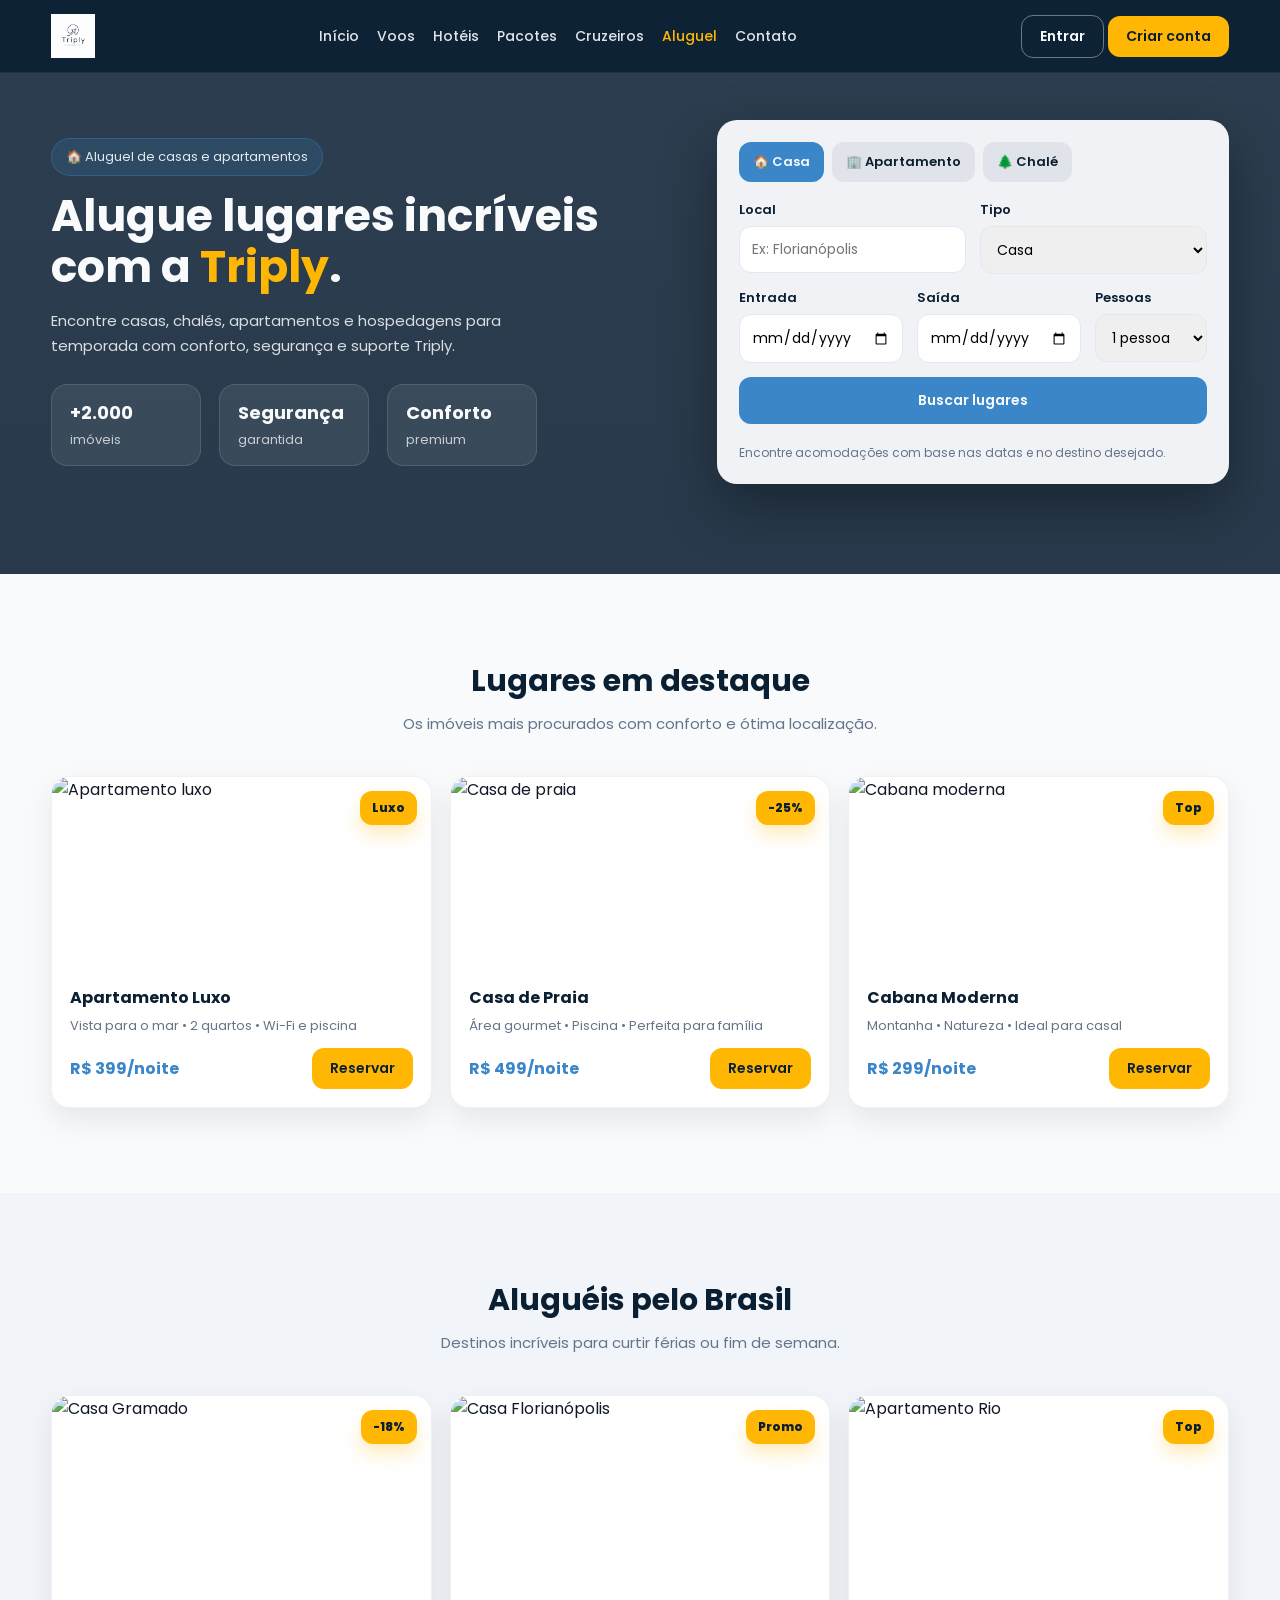
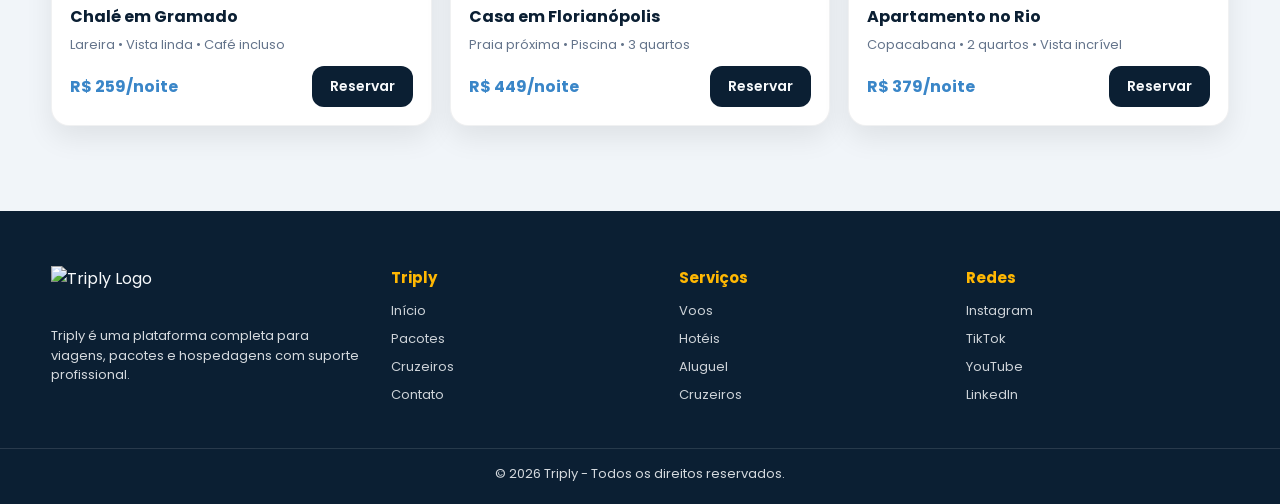
==== assets/aluguel.html @ 70f71e85 "salvo" ====
<!DOCTYPE html>
<html lang="pt-BR">
<head>
  <meta charset="UTF-8" />
  <meta name="viewport" content="width=device-width, initial-scale=1.0" />
  <title>Triply | Aluguel de Lugares</title>

  <link rel="preconnect" href="https://fonts.googleapis.com">
  <link rel="preconnect" href="https://fonts.gstatic.com" crossorigin>

  <link href="https://fonts.googleapis.com/css2?family=Poppins:wght@300;400;500;600;700&display=swap" rel="stylesheet">

  <link rel="stylesheet" href="style.css">
</head>

<body>

  <!-- HEADER -->
  <header class="header">
    <div class="container header-inner">

      <a href="index.html">
        <img src="/assets/logo.png.png" alt="Logo Triply" class="brand-logo">
      </a>

      <nav class="nav">
        <a href="index.html">Início</a>
        <a href="voos.html">Voos</a>
        <a href="hoteis.html">Hotéis</a>
        <a href="pacotes.html">Pacotes</a>
        <a href="cruzeiros.html">Cruzeiros</a>
        <a class="active" href="aluguel.html">Aluguel</a>
        <a href="contato.html">Contato</a>
      </nav>

      <div class="header-actions">
        <a class="btn btn-outline" href="#">Entrar</a>
        <a class="btn btn-primary" href="#">Criar conta</a>
      </div>

    </div>
  </header>

  <!-- HERO -->
  <section class="hero" style="background-image:url('https://images.unsplash.com/photo-1505691938895-1758d7feb511?auto=format&fit=crop&w=1600&q=80');">
    <div class="container">

      <div class="hero-inner">

        <div class="hero-text">
          <p class="hero-badge">🏠 Aluguel de casas e apartamentos</p>

          <h1>Alugue lugares incríveis com a <span>Triply</span>.</h1>

          <p class="hero-subtitle">
            Encontre casas, chalés, apartamentos e hospedagens para temporada com conforto,
            segurança e suporte Triply.
          </p>

          <div class="hero-stats">
            <div class="stat">
              <strong>+2.000</strong>
              <span>imóveis</span>
            </div>

            <div class="stat">
              <strong>Segurança</strong>
              <span>garantida</span>
            </div>

            <div class="stat">
              <strong>Conforto</strong>
              <span>premium</span>
            </div>
          </div>
        </div>

        <!-- SEARCH BOX -->
        <div class="search-box">
          <div class="search-tabs">
            <button class="tab active" type="button">🏠 Casa</button>
            <button class="tab" type="button">🏢 Apartamento</button>
            <button class="tab" type="button">🌲 Chalé</button>
          </div>

          <form class="search-form">

            <div class="form-row">
              <div class="form-group">
                <label for="local">Local</label>
                <input id="local" type="text" placeholder="Ex: Florianópolis" required>
              </div>

              <div class="form-group">
                <label for="tipo">Tipo</label>
                <select id="tipo">
                  <option>Casa</option>
                  <option>Apartamento</option>
                  <option>Chalé</option>
                  <option>Cabana</option>
                  <option>Luxo</option>
                </select>
              </div>
            </div>

            <div class="form-row three">
              <div class="form-group">
                <label for="entrada">Entrada</label>
                <input id="entrada" type="date" required>
              </div>

              <div class="form-group">
                <label for="saida">Saída</label>
                <input id="saida" type="date" required>
              </div>

              <div class="form-group">
                <label for="pessoas">Pessoas</label>
                <select id="pessoas">
                  <option>1 pessoa</option>
                  <option>2 pessoas</option>
                  <option>3 pessoas</option>
                  <option>4 pessoas</option>
                  <option>5+ pessoas</option>
                </select>
              </div>
            </div>

            <button class="btn btn-search" type="submit">Buscar lugares</button>

            <p class="search-note">
              Encontre acomodações com base nas datas e no destino desejado.
            </p>

          </form>
        </div>

      </div>
    </div>
  </section>

  <!-- DESTAQUES -->
  <section class="section">
    <div class="container">

      <div class="section-header">
        <h2>Lugares em destaque</h2>
        <p>Os imóveis mais procurados com conforto e ótima localização.</p>
      </div>

      <div class="cards-grid">

        <article class="card">
          <div class="card-img-wrap">
            <span class="tag">Luxo</span>
            <img src="https://images.unsplash.com/photo-1560448204-e02f11c3d0e2?auto=format&fit=crop&w=1400&q=80" alt="Apartamento luxo">
          </div>

          <div class="card-body">
            <h3>Apartamento Luxo</h3>
            <p>Vista para o mar • 2 quartos • Wi-Fi e piscina</p>

            <div class="card-footer">
              <strong>R$ 399/noite</strong>
              <a href="contato.html" class="btn btn-primary">Reservar</a>
            </div>
          </div>
        </article>

        <article class="card">
          <div class="card-img-wrap">
            <span class="tag">-25%</span>
            <img src="https://images.unsplash.com/photo-1505691938895-1758d7feb511?auto=format&fit=crop&w=1400&q=80" alt="Casa de praia">
          </div>

          <div class="card-body">
            <h3>Casa de Praia</h3>
            <p>Área gourmet • Piscina • Perfeita para família</p>

            <div class="card-footer">
              <strong>R$ 499/noite</strong>
              <a href="contato.html" class="btn btn-primary">Reservar</a>
            </div>
          </div>
        </article>

        <article class="card">
          <div class="card-img-wrap">
            <span class="tag">Top</span>
            <img src="https://images.unsplash.com/photo-1522708323590-d24dbb6b0267?auto=format&fit=crop&w=1400&q=80" alt="Cabana moderna">
          </div>

          <div class="card-body">
            <h3>Cabana Moderna</h3>
            <p>Montanha • Natureza • Ideal para casal</p>

            <div class="card-footer">
              <strong>R$ 299/noite</strong>
              <a href="contato.html" class="btn btn-primary">Reservar</a>
            </div>
          </div>
        </article>

      </div>
    </div>
  </section>

  <!-- ALUGUÉIS BRASIL -->
  <section class="section section-muted">
    <div class="container">

      <div class="section-header">
        <h2>Aluguéis pelo Brasil</h2>
        <p>Destinos incríveis para curtir férias ou fim de semana.</p>
      </div>

      <div class="cards-grid">

        <article class="card">
          <div class="card-img-wrap">
            <span class="tag">-18%</span>
            <img src="https://images.unsplash.com/photo-1568605114967-8130f3a36994?auto=format&fit=crop&w=1400&q=80" alt="Casa Gramado">
          </div>

          <div class="card-body">
            <h3>Chalé em Gramado</h3>
            <p>Lareira • Vista linda • Café incluso</p>

            <div class="card-footer">
              <strong>R$ 259/noite</strong>
              <a href="contato.html" class="btn btn-dark">Reservar</a>
            </div>
          </div>
        </article>

        <article class="card">
          <div class="card-img-wrap">
            <span class="tag">Promo</span>
            <img src="https://images.unsplash.com/photo-1572120360610-d971b9b78825?auto=format&fit=crop&w=1400&q=80" alt="Casa Florianópolis">
          </div>

          <div class="card-body">
            <h3>Casa em Florianópolis</h3>
            <p>Praia próxima • Piscina • 3 quartos</p>

            <div class="card-footer">
              <strong>R$ 449/noite</strong>
              <a href="contato.html" class="btn btn-dark">Reservar</a>
            </div>
          </div>
        </article>

        <article class="card">
          <div class="card-img-wrap">
            <span class="tag">Top</span>
            <img src="https://images.unsplash.com/photo-1598928506311-c55ded91a20c?auto=format&fit=crop&w=1400&q=80" alt="Apartamento Rio">
          </div>

          <div class="card-body">
            <h3>Apartamento no Rio</h3>
            <p>Copacabana • 2 quartos • Vista incrível</p>

            <div class="card-footer">
              <strong>R$ 379/noite</strong>
              <a href="contato.html" class="btn btn-dark">Reservar</a>
            </div>
          </div>
        </article>

      </div>
    </div>
  </section>

  <!-- FOOTER -->
  <footer class="footer">
    <div class="container footer-inner">

      <div class="footer-brand">
        <img src="assets/logo.png" alt="Triply Logo" class="footer-logo">
        <p>Triply é uma plataforma completa para viagens, pacotes e hospedagens com suporte profissional.</p>
      </div>

      <div class="footer-col">
        <h4>Triply</h4>
        <a href="index.html">Início</a>
        <a href="pacotes.html">Pacotes</a>
        <a href="cruzeiros.html">Cruzeiros</a>
        <a href="contato.html">Contato</a>
      </div>

      <div class="footer-col">
        <h4>Serviços</h4>
        <a href="voos.html">Voos</a>
        <a href="hoteis.html">Hotéis</a>
        <a href="aluguel.html">Aluguel</a>
        <a href="cruzeiros.html">Cruzeiros</a>
      </div>

      <div class="footer-col">
        <h4>Redes</h4>
        <a href="#">Instagram</a>
        <a href="#">TikTok</a>
        <a href="#">YouTube</a>
        <a href="#">LinkedIn</a>
      </div>

    </div>

    <div class="footer-bottom">
      <p>© 2026 Triply - Todos os direitos reservados.</p>
    </div>
  </footer>

</body>
</html>
---- assets/style.css ----
:root {
  --dark-blue: #0B1F33;
  --blue: #3A86C8;
  --yellow: #FFB703;
  --white: #F8FAFC;
  --black: #111827;
  --muted: #f1f5f9;
  --gray: #64748b;
}

* {
  margin: 0;
  padding: 0;
  box-sizing: border-box;
  font-family: "Poppins", sans-serif;
}

html {
  scroll-behavior: smooth;
}

body {
  background: var(--white);
  color: var(--black);
  overflow-x: hidden;
}

img {
  max-width: 100%;
  display: block;
}

.container {
  width: 92%;
  max-width: 1200px;
  margin: auto;
}

/* BUTTONS */
.btn {
  display: inline-flex;
  align-items: center;
  justify-content: center;
  text-decoration: none;
  border: none;
  cursor: pointer;
  font-weight: 600;
  border-radius: 12px;
  padding: 10px 18px;
  transition: 0.25s;
  font-size: 14px;
}

.btn-primary {
  background: var(--yellow);
  color: var(--dark-blue);
}

.btn-primary:hover {
  transform: translateY(-2px);
  box-shadow: 0 12px 25px rgba(255, 183, 3, 0.35);
}

.btn-outline {
  background: transparent;
  color: var(--white);
  border: 1px solid rgba(248, 250, 252, 0.4);
}

.btn-outline:hover {
  border-color: var(--yellow);
  color: var(--yellow);
}

.btn-dark {
  background: var(--dark-blue);
  color: var(--white);
}

.btn-dark:hover {
  background: var(--blue);
}

/* HEADER */
.header {
  position: fixed;
  top: 0;
  width: 100%;
  z-index: 999;
  padding: 14px 0;
  background: rgba(11, 31, 51, 0.88);
  backdrop-filter: blur(14px);
  border-bottom: 1px solid rgba(248, 250, 252, 0.08);
}

.header-inner {
  display: flex;
  align-items: center;
  justify-content: space-between;
  gap: 18px;
}

.brand-logo {
  height: 44px;
}

.nav {
  display: flex;
  gap: 18px;
}

.nav a {
  color: rgba(248, 250, 252, 0.9);
  text-decoration: none;
  font-size: 14px;
  font-weight: 500;
  transition: 0.25s;
}

.nav a:hover,
.nav a.active {
  color: var(--yellow);
}

/* HERO */
.hero {
  padding-top: 120px;
  padding-bottom: 90px;
  background-size: cover;
  background-position: center;
  position: relative;
}

.hero::before {
  content: "";
  position: absolute;
  inset: 0;
  background: linear-gradient(rgba(11, 31, 51, 0.86), rgba(11, 31, 51, 0.88));
}

.hero .container {
  position: relative;
  z-index: 2;
}

.hero-inner {
  display: grid;
  grid-template-columns: 1.1fr 0.9fr;
  gap: 40px;
  align-items: center;
}

.hero-badge {
  display: inline-block;
  background: rgba(58, 134, 200, 0.18);
  color: rgba(248, 250, 252, 0.9);
  border: 1px solid rgba(58, 134, 200, 0.35);
  padding: 8px 14px;
  border-radius: 999px;
  font-size: 13px;
  margin-bottom: 15px;
}

.hero-text h1 {
  color: var(--white);
  font-size: 44px;
  line-height: 1.15;
  margin-bottom: 15px;
}

.hero-text h1 span {
  color: var(--yellow);
}

.hero-subtitle {
  color: rgba(248, 250, 252, 0.85);
  font-size: 15px;
  line-height: 1.7;
  max-width: 520px;
}

.hero-stats {
  margin-top: 25px;
  display: flex;
  gap: 18px;
  flex-wrap: wrap;
}

.stat {
  background: rgba(248, 250, 252, 0.08);
  border: 1px solid rgba(248, 250, 252, 0.12);
  border-radius: 16px;
  padding: 14px 18px;
  min-width: 150px;
}

.stat strong {
  color: var(--white);
  font-size: 18px;
  display: block;
}

.stat span {
  color: rgba(248, 250, 252, 0.75);
  font-size: 13px;
}

/* SEARCH BOX */
.search-box {
  background: rgba(248, 250, 252, 0.96);
  border-radius: 20px;
  padding: 22px;
  box-shadow: 0 22px 55px rgba(0, 0, 0, 0.35);
}

.search-tabs {
  display: flex;
  gap: 8px;
  flex-wrap: wrap;
  margin-bottom: 18px;
}

.tab {
  border: none;
  background: rgba(148, 163, 184, 0.18);
  padding: 10px 14px;
  border-radius: 12px;
  font-weight: 600;
  font-size: 13px;
  cursor: pointer;
  transition: 0.25s;
  color: var(--dark-blue);
}

.tab.active {
  background: var(--blue);
  color: var(--white);
}

.search-form {
  display: flex;
  flex-direction: column;
  gap: 14px;
}

.form-row {
  display: grid;
  grid-template-columns: repeat(2, 1fr);
  gap: 14px;
}

.form-row.three {
  grid-template-columns: repeat(3, 1fr);
}

.form-group label {
  display: block;
  font-size: 13px;
  font-weight: 600;
  color: var(--dark-blue);
  margin-bottom: 6px;
}

.form-group input,
.form-group select {
  width: 100%;
  padding: 12px;
  border-radius: 12px;
  border: 1px solid #e2e8f0;
  outline: none;
  font-size: 14px;
}

.form-group input:focus,
.form-group select:focus {
  border: 1px solid var(--blue);
}

.btn-search {
  width: 100%;
  padding: 13px;
  background: var(--blue);
  color: var(--white);
}

.btn-search:hover {
  transform: translateY(-2px);
  box-shadow: 0 15px 35px rgba(58, 134, 200, 0.35);
}

.search-note {
  font-size: 12px;
  color: var(--gray);
  margin-top: 6px;
  line-height: 1.5;
}

/* SECTIONS */
.section {
  padding: 85px 0;
}

.section-muted {
  background: var(--muted);
}

.section-header {
  text-align: center;
  margin-bottom: 40px;
}

.section-header h2 {
  font-size: 30px;
  color: var(--dark-blue);
  margin-bottom: 8px;
}

.section-header p {
  color: var(--gray);
  font-size: 15px;
  max-width: 650px;
  margin: auto;
  line-height: 1.6;
}

/* SERVICES */
.service-grid {
  display: grid;
  grid-template-columns: repeat(3, 1fr);
  gap: 18px;
}

.service-card {
  background: white;
  border-radius: 18px;
  padding: 24px;
  box-shadow: 0 10px 25px rgba(0, 0, 0, 0.07);
  transition: 0.25s;
  border: 1px solid rgba(15, 23, 42, 0.06);
}

.service-card:hover {
  transform: translateY(-6px);
  border-left: 5px solid var(--yellow);
}

.service-icon {
  font-size: 28px;
  margin-bottom: 12px;
}

.service-card h3 {
  font-size: 16px;
  color: var(--dark-blue);
  margin-bottom: 8px;
}

.service-card p {
  font-size: 14px;
  color: var(--gray);
  line-height: 1.6;
}

/* GRID CARDS */
.cards-grid {
  display: grid;
  grid-template-columns: repeat(3, 1fr);
  gap: 18px;
}

/* CARD BASE */
.card {
  background: white;
  border-radius: 18px;
  overflow: hidden;
  box-shadow: 0 12px 28px rgba(0, 0, 0, 0.08);
  border: 1px solid rgba(15, 23, 42, 0.06);
  transition: 0.25s;
}

.card:hover {
  transform: translateY(-6px);
}

.card img {
  width: 100%;
  height: 190px;
  object-fit: cover;
}

.card-body {
  padding: 18px;
}

.card-body h3 {
  font-size: 16px;
  color: var(--dark-blue);
  margin-bottom: 6px;
}

.card-body p {
  font-size: 13px;
  color: var(--gray);
  margin-bottom: 12px;
  line-height: 1.5;
}

.card-footer {
  display: flex;
  justify-content: space-between;
  align-items: center;
  gap: 12px;
}

.card-footer strong {
  font-size: 16px;
  color: var(--blue);
}

/* TAG DISCOUNT */
.tag {
  position: absolute;
  top: 14px;
  right: 14px;
  background: var(--yellow);
  color: var(--dark-blue);
  padding: 8px 12px;
  border-radius: 12px;
  font-weight: 800;
  font-size: 12px;
  box-shadow: 0 10px 18px rgba(255, 183, 3, 0.25);
}

.card-img-wrap {
  position: relative;
}

/* CONTACT */
.contact-grid {
  display: grid;
  grid-template-columns: 1.2fr 0.8fr;
  gap: 20px;
  align-items: start;
}

.contact-form {
  background: white;
  border-radius: 18px;
  padding: 22px;
  box-shadow: 0 12px 28px rgba(0, 0, 0, 0.07);
  border: 1px solid rgba(15, 23, 42, 0.06);
  display: flex;
  flex-direction: column;
  gap: 14px;
}

.input-row {
  display: grid;
  grid-template-columns: repeat(2, 1fr);
  gap: 14px;
}

.input-group label {
  display: block;
  margin-bottom: 6px;
  font-weight: 600;
  font-size: 13px;
  color: var(--dark-blue);
}

.input-group input,
.input-group textarea {
  width: 100%;
  padding: 12px;
  border-radius: 12px;
  border: 1px solid #e2e8f0;
  outline: none;
  font-size: 14px;
}

.input-group textarea {
  height: 120px;
  resize: none;
}

.input-group input:focus,
.input-group textarea:focus {
  border: 1px solid var(--blue);
}

.contact-info {
  display: flex;
  flex-direction: column;
  gap: 14px;
}

.info-box {
  background: white;
  border-radius: 18px;
  padding: 18px;
  box-shadow: 0 12px 28px rgba(0, 0, 0, 0.06);
  border: 1px solid rgba(15, 23, 42, 0.06);
}

.info-box h3 {
  color: var(--dark-blue);
  font-size: 15px;
  margin-bottom: 8px;
}

.info-box p {
  color: var(--gray);
  font-size: 13px;
  line-height: 1.6;
}

.info-box.highlight {
  background: linear-gradient(135deg, rgba(58, 134, 200, 0.18), rgba(255, 183, 3, 0.16));
  border: 1px solid rgba(58, 134, 200, 0.25);
}

/* FOOTER */
.footer {
  background: var(--dark-blue);
  padding: 55px 0 20px;
  color: var(--white);
}

.footer-inner {
  display: grid;
  grid-template-columns: 1.2fr repeat(3, 1fr);
  gap: 25px;
}

.footer-logo {
  height: 50px;
  margin-bottom: 10px;
}

.footer-brand p {
  opacity: 0.85;
  font-size: 13px;
  line-height: 1.5;
}

.footer-col h4 {
  margin-bottom: 12px;
  color: var(--yellow);
  font-size: 15px;
}

.footer-col a {
  display: block;
  text-decoration: none;
  color: rgba(248, 250, 252, 0.82);
  margin-bottom: 8px;
  font-size: 13px;
  transition: 0.25s;
}

.footer-col a:hover {
  color: var(--yellow);
}

.footer-bottom {
  border-top: 1px solid rgba(248, 250, 252, 0.14);
  margin-top: 35px;
  padding-top: 15px;
  text-align: center;
  opacity: 0.85;
  font-size: 13px;
}

/* RESPONSIVE */
@media (max-width: 1100px) {
  .hero-inner {
    grid-template-columns: 1fr;
  }

  .cards-grid {
    grid-template-columns: repeat(2, 1fr);
  }

  .service-grid {
    grid-template-columns: repeat(2, 1fr);
  }

  .contact-grid {
    grid-template-columns: 1fr;
  }

  .footer-inner {
    grid-template-columns: repeat(2, 1fr);
  }
}

@media (max-width: 720px) {
  .nav {
    display: none;
  }

  .hero-text h1 {
    font-size: 34px;
  }

  .form-row,
  .form-row.three {
    grid-template-columns: 1fr;
  }

  .service-grid {
    grid-template-columns: 1fr;
  }

  .cards-grid {
    grid-template-columns: 1fr;
  }

  .input-row {
    grid-template-columns: 1fr;
  }

  .footer-inner {
    grid-template-columns: 1fr;
  }
}

@media (max-width: 420px) {
  .hero-text h1 {
    font-size: 28px;
  }

  .hero-stats {
    flex-direction: column;
  }

  .stat {
    width: 100%;
  }
}
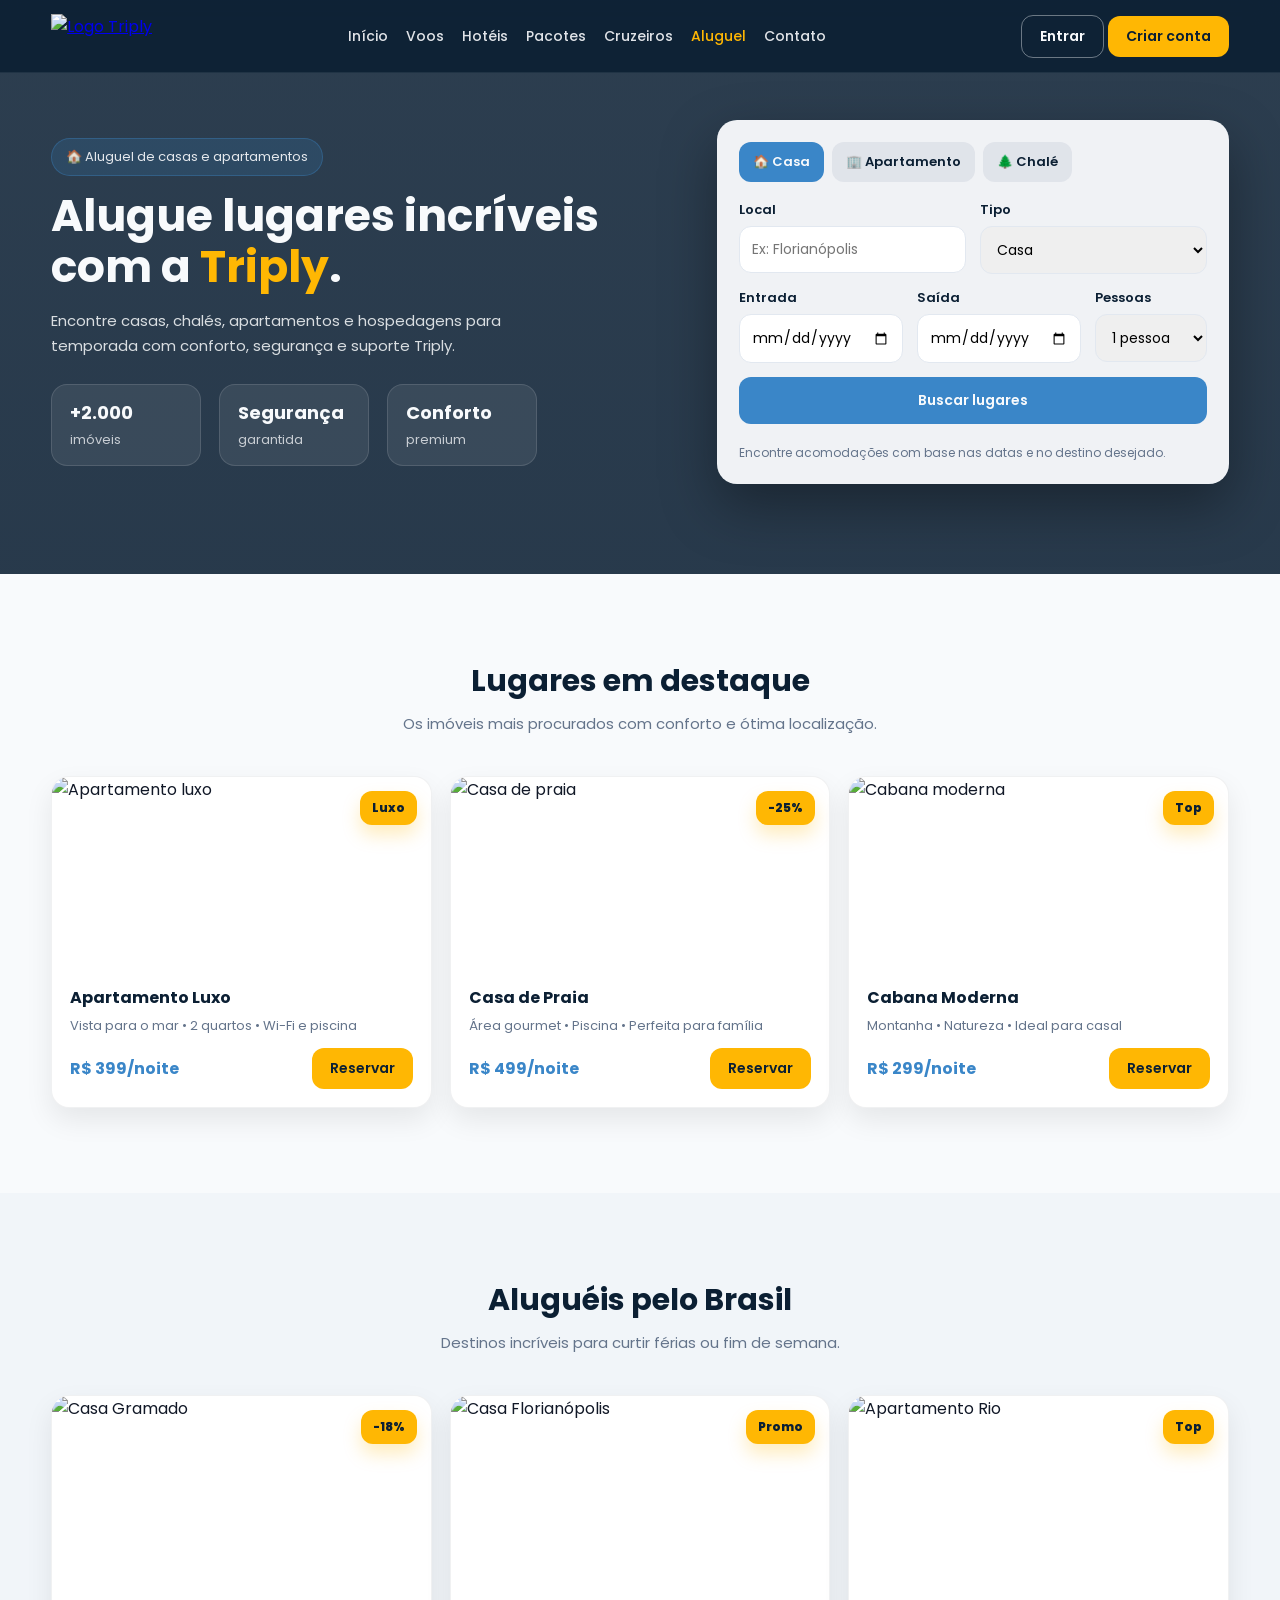
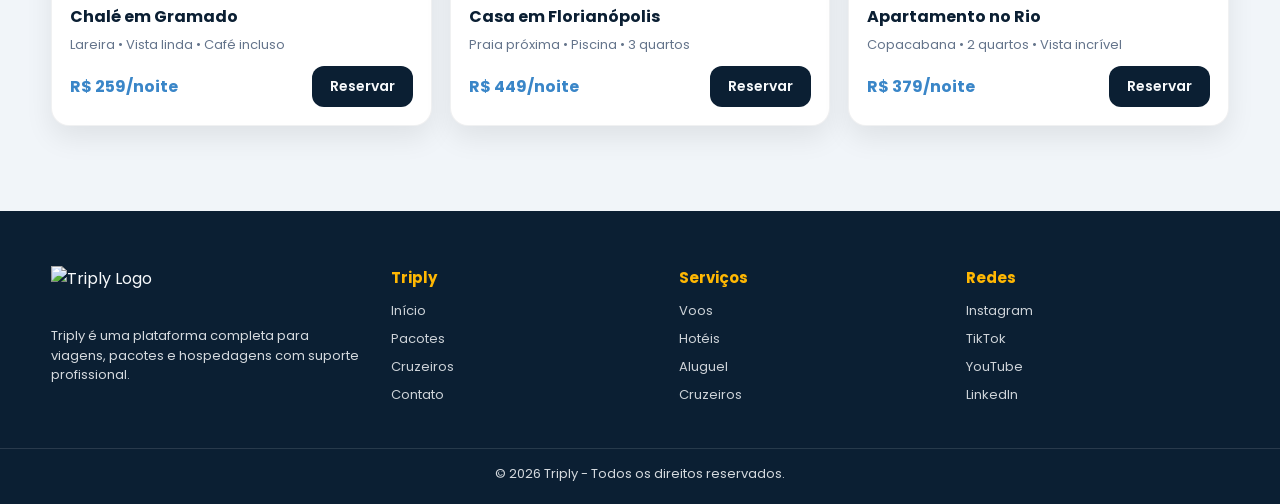
==== commit 5b721051: ".." ====
--- a/assets/aluguel.html
+++ b/assets/aluguel.html
@@ -19,8 +19,8 @@
   <header class="header">
     <div class="container header-inner">
 
-      <a href="index.html">
-        <img src="/assets/logo.png.png" alt="Logo Triply" class="brand-logo">
+       <a href="index.html">
+        <img src="assets/logo.png" alt="Logo Triply" class="brand-logo">
       </a>
 
       <nav class="nav">
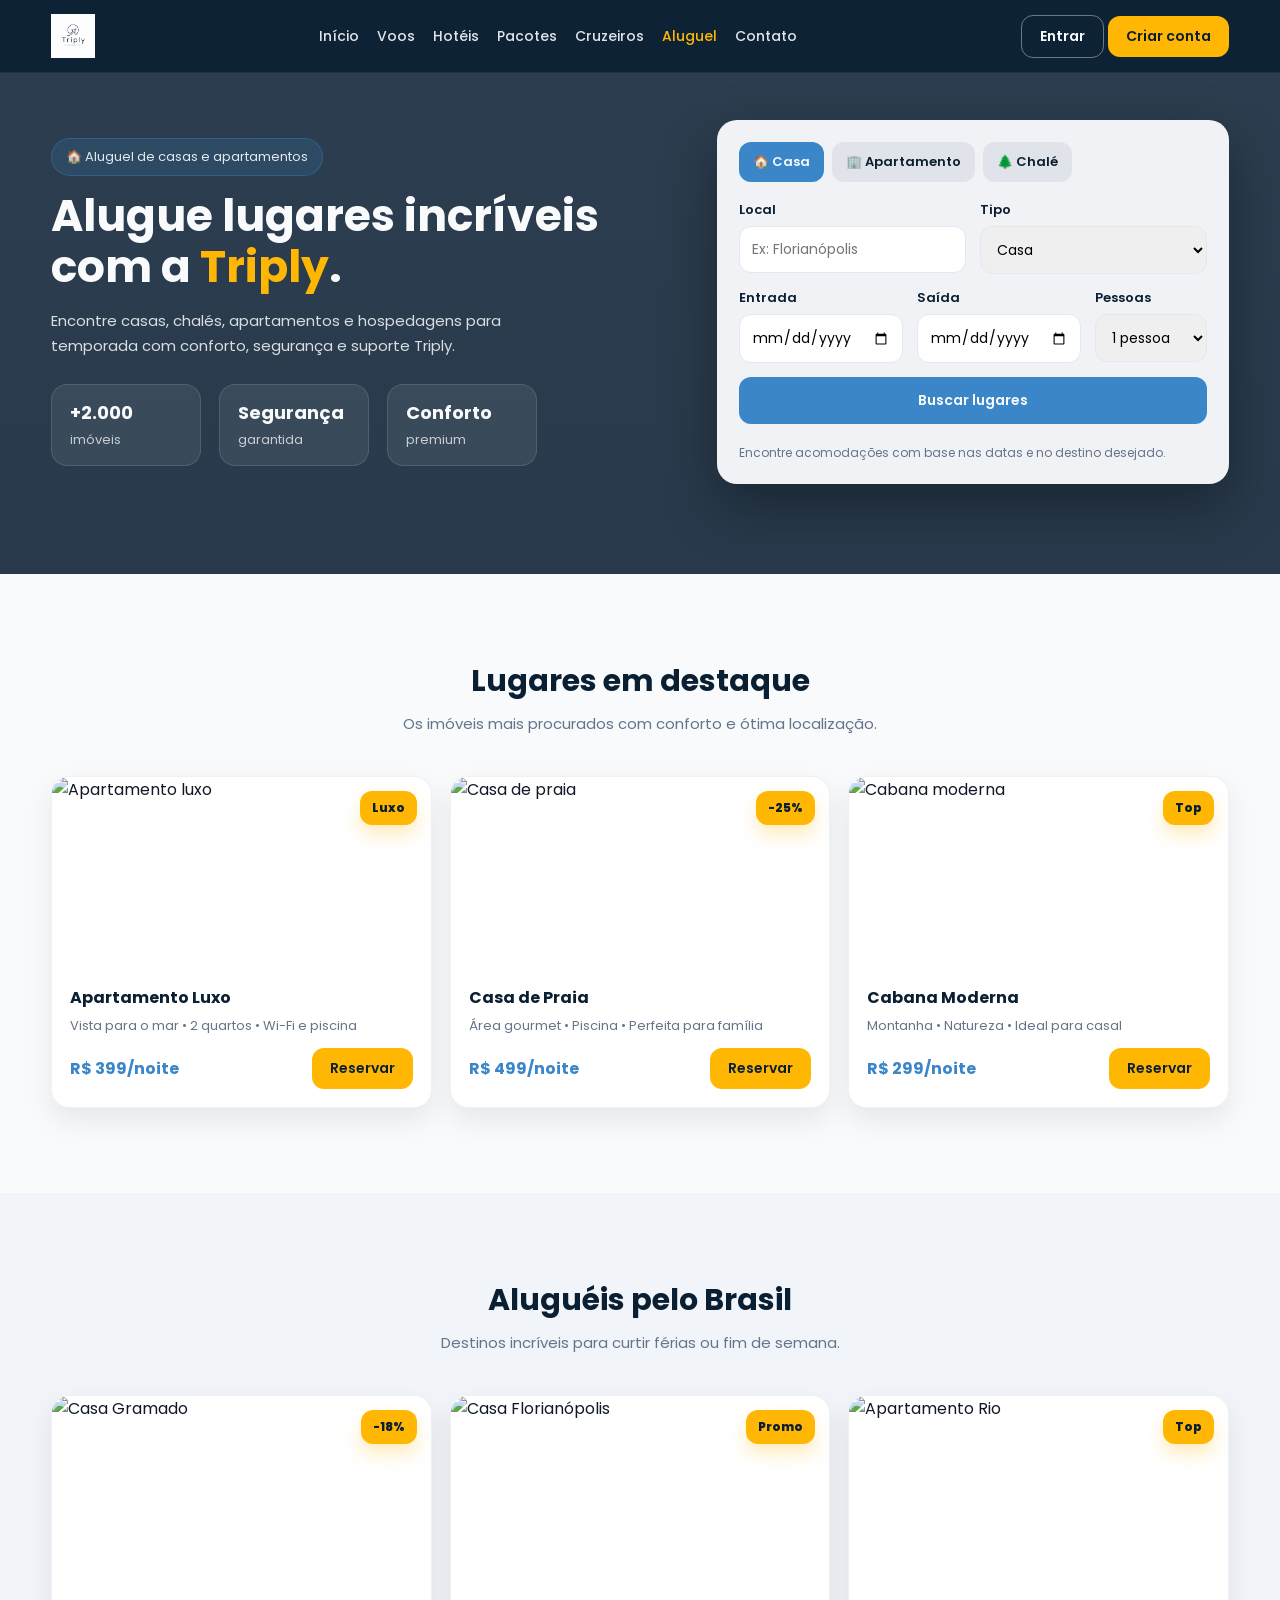
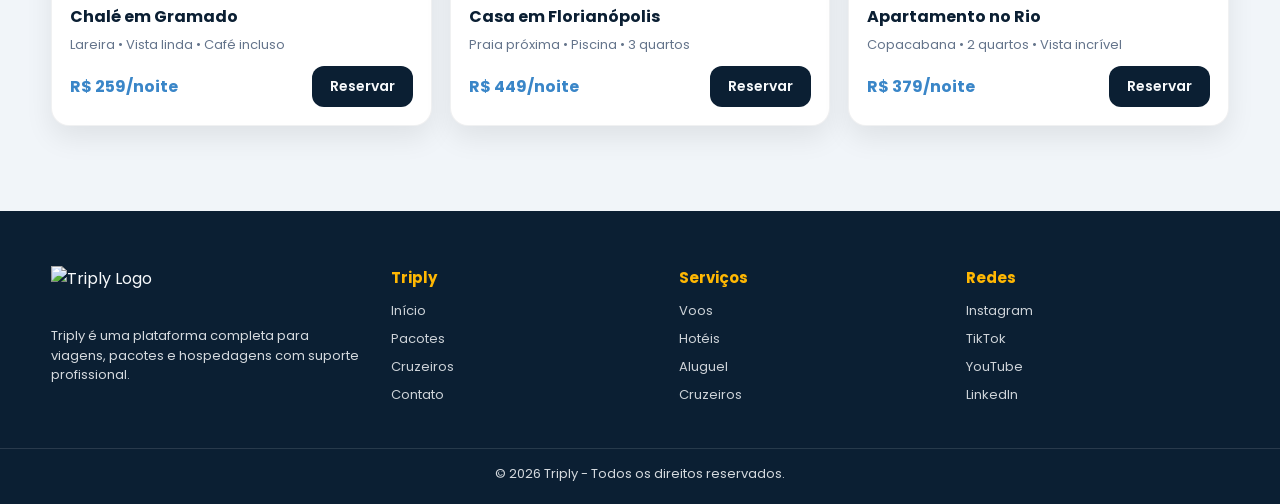
==== commit 2b8aaafc: "salvoo" ====
--- a/assets/aluguel.html
+++ b/assets/aluguel.html
@@ -19,8 +19,8 @@
   <header class="header">
     <div class="container header-inner">
 
-       <a href="index.html">
-        <img src="assets/logo.png" alt="Logo Triply" class="brand-logo">
+        <a href="index.html">
+        <img src="logo.png" alt="Logo Triply" class="brand-logo">
       </a>
 
       <nav class="nav">
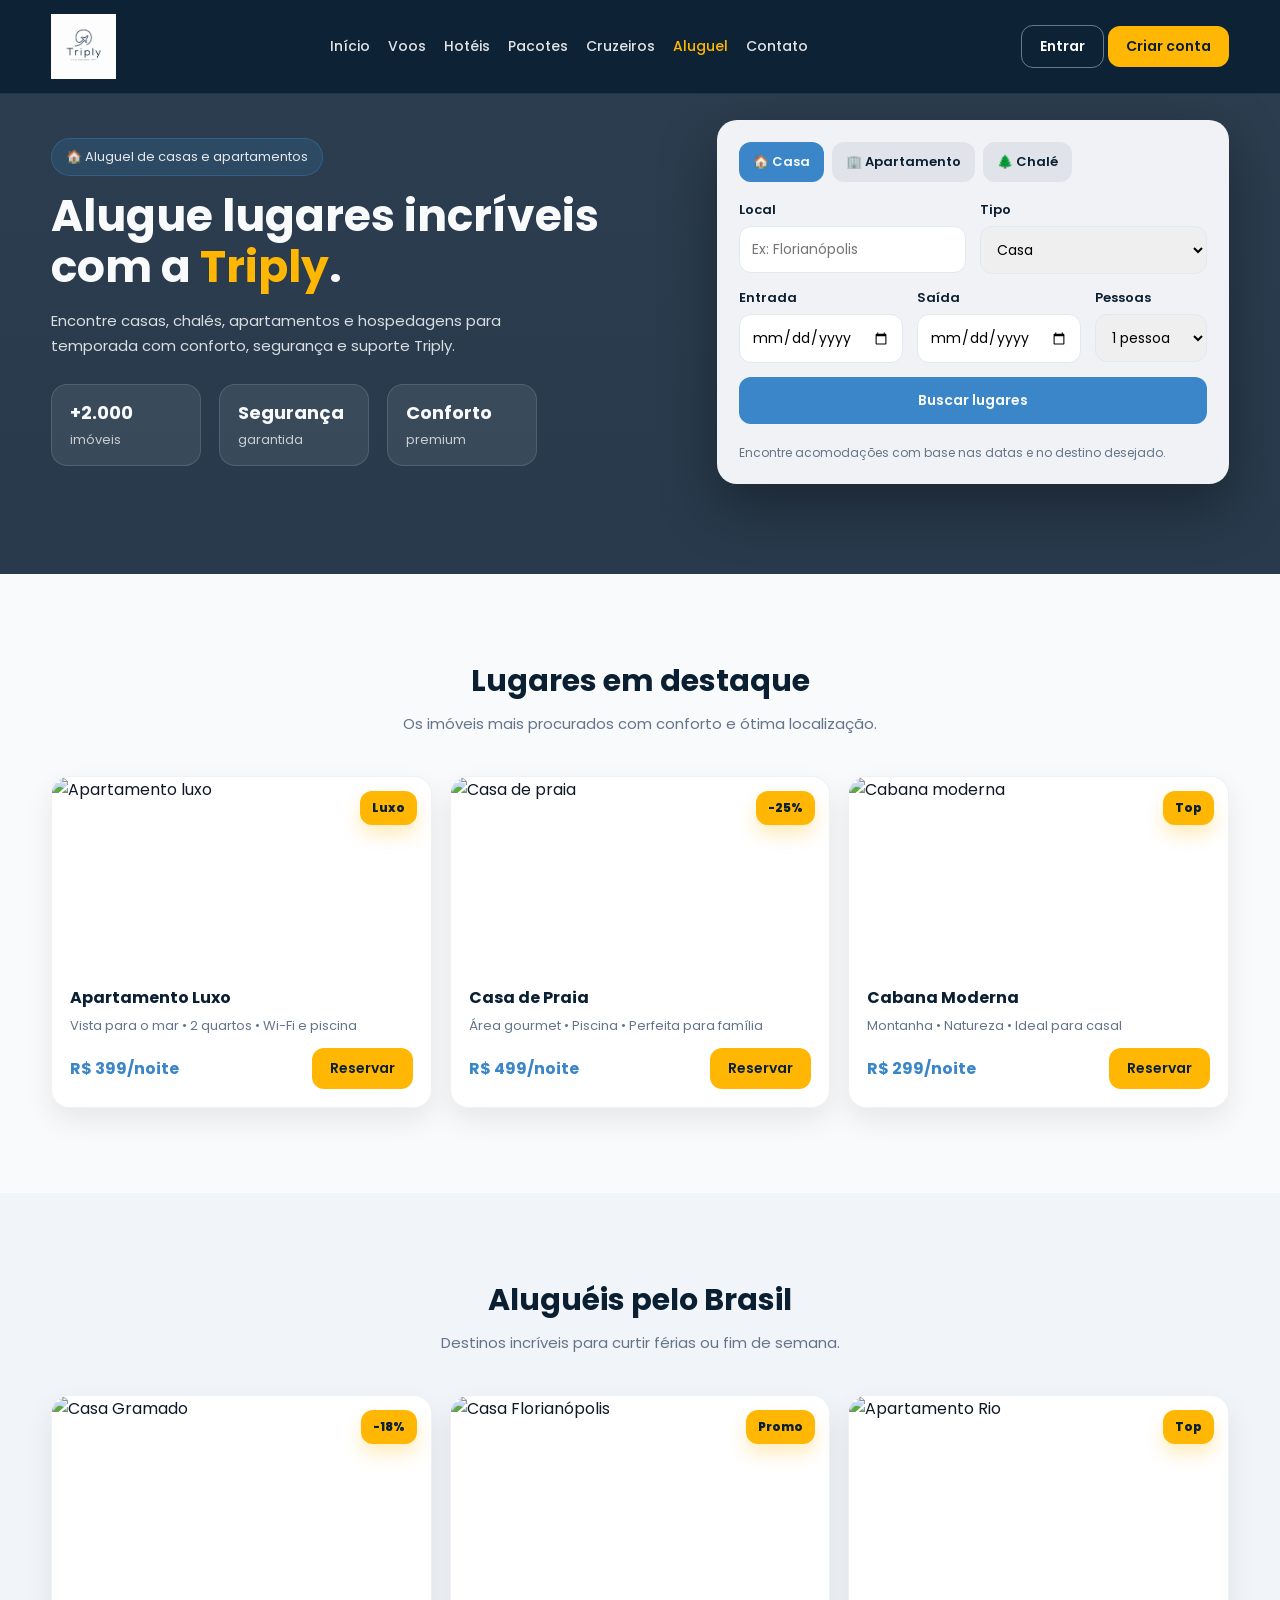
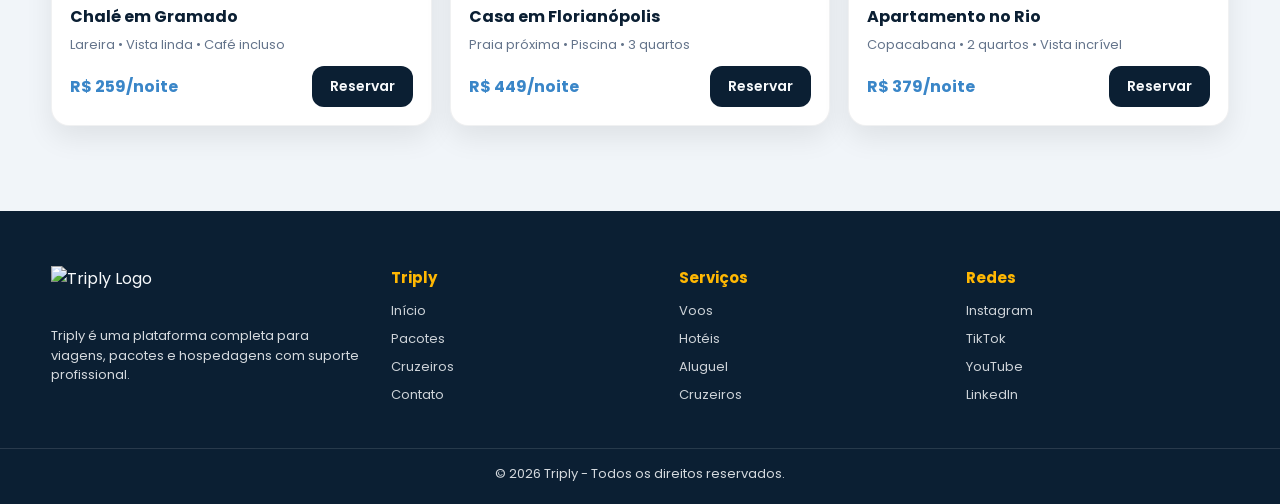
==== commit a593cc83: "final" ====
--- a/assets/aluguel.html
+++ b/assets/aluguel.html
@@ -236,7 +236,7 @@
         <article class="card">
           <div class="card-img-wrap">
             <span class="tag">Promo</span>
-            <img src="https://images.unsplash.com/photo-1572120360610-d971b9b78825?auto=format&fit=crop&w=1400&q=80" alt="Casa Florianópolis">
+            <img src="https://encrypted-tbn0.gstatic.com/images?q=tbn:ANd9GcSfBxgMsOH5Rm5U4uwPKgAI_JAEo7wei2fd3A&s" alt="Casa Florianópolis">
           </div>
 
           <div class="card-body">
--- a/assets/style.css
+++ b/assets/style.css
@@ -101,7 +101,9 @@
 }
 
 .brand-logo {
-  height: 44px;
+  height: 65px;
+  width: auto;
+  object-fit: contain;
 }
 
 .nav {
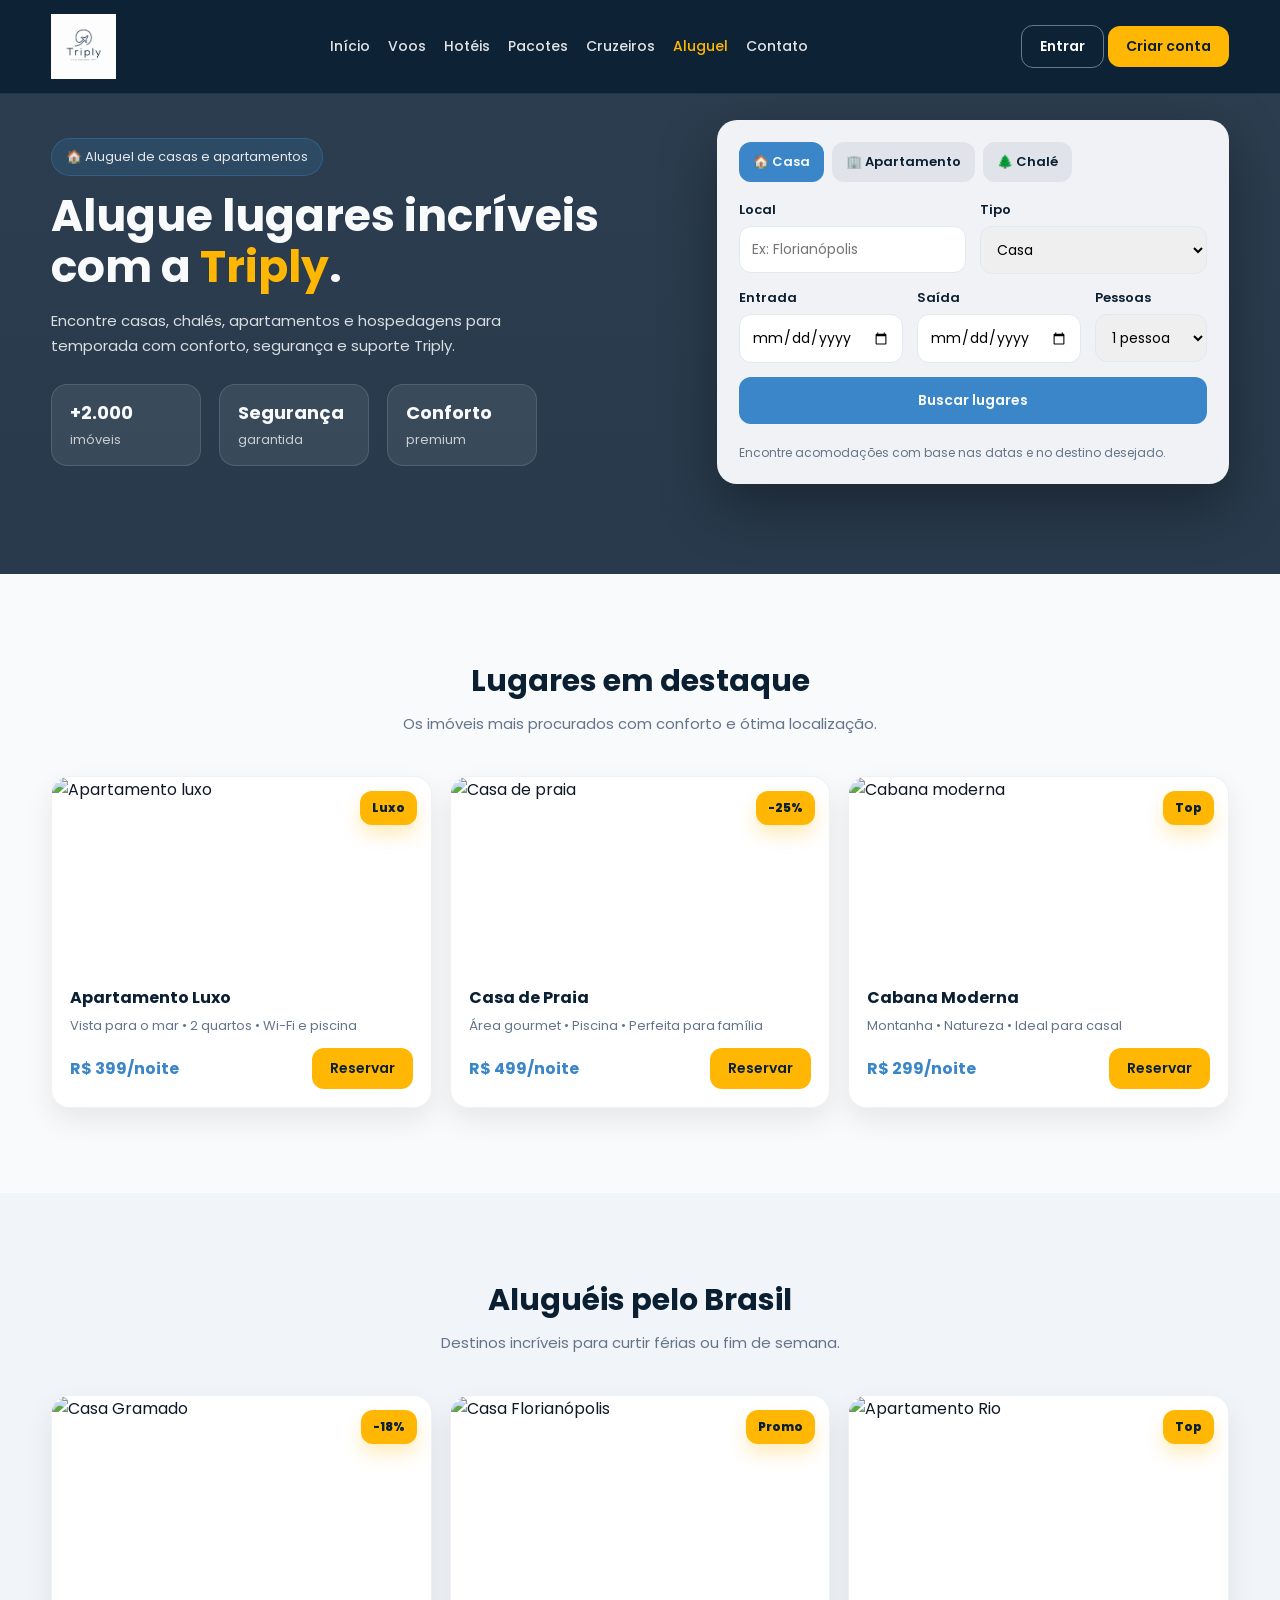
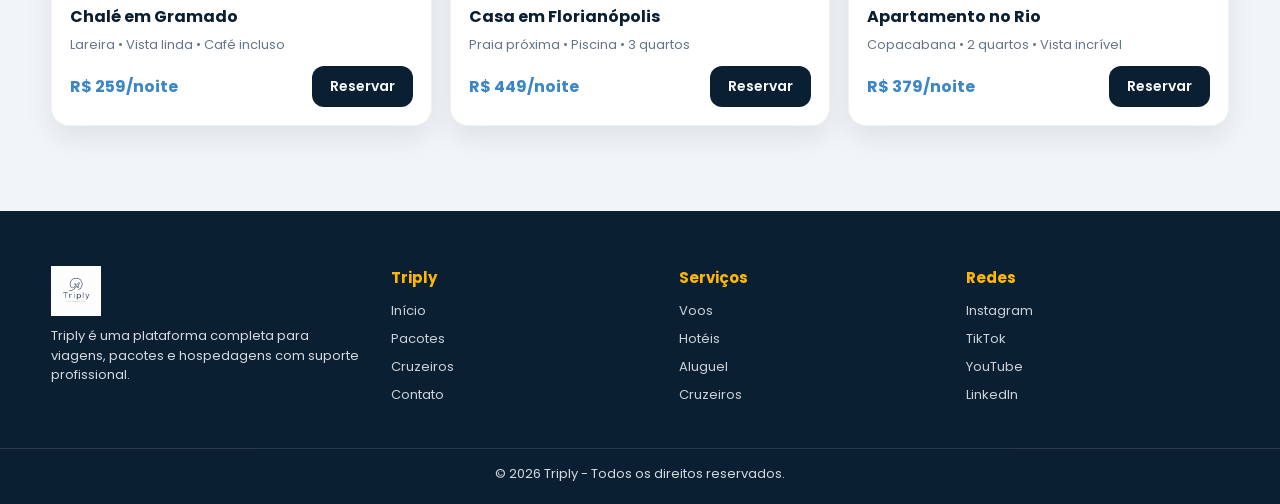
==== commit 4f020bec: "sav" ====
--- a/assets/aluguel.html
+++ b/assets/aluguel.html
@@ -15,7 +15,7 @@
 
 <body>
 
-  <!-- HEADER -->
+  
   <header class="header">
     <div class="container header-inner">
 
@@ -41,7 +41,7 @@
     </div>
   </header>
 
-  <!-- HERO -->
+
   <section class="hero" style="background-image:url('https://images.unsplash.com/photo-1505691938895-1758d7feb511?auto=format&fit=crop&w=1600&q=80');">
     <div class="container">
 
@@ -75,7 +75,7 @@
           </div>
         </div>
 
-        <!-- SEARCH BOX -->
+       
         <div class="search-box">
           <div class="search-tabs">
             <button class="tab active" type="button">🏠 Casa</button>
@@ -139,7 +139,6 @@
     </div>
   </section>
 
-  <!-- DESTAQUES -->
   <section class="section">
     <div class="container">
 
@@ -205,7 +204,7 @@
     </div>
   </section>
 
-  <!-- ALUGUÉIS BRASIL -->
+ 
   <section class="section section-muted">
     <div class="container">
 
@@ -276,7 +275,7 @@
     <div class="container footer-inner">
 
       <div class="footer-brand">
-        <img src="assets/logo.png" alt="Triply Logo" class="footer-logo">
+        <img src="logo.png" alt="Triply Logo" class="footer-logo">
         <p>Triply é uma plataforma completa para viagens, pacotes e hospedagens com suporte profissional.</p>
       </div>
 
